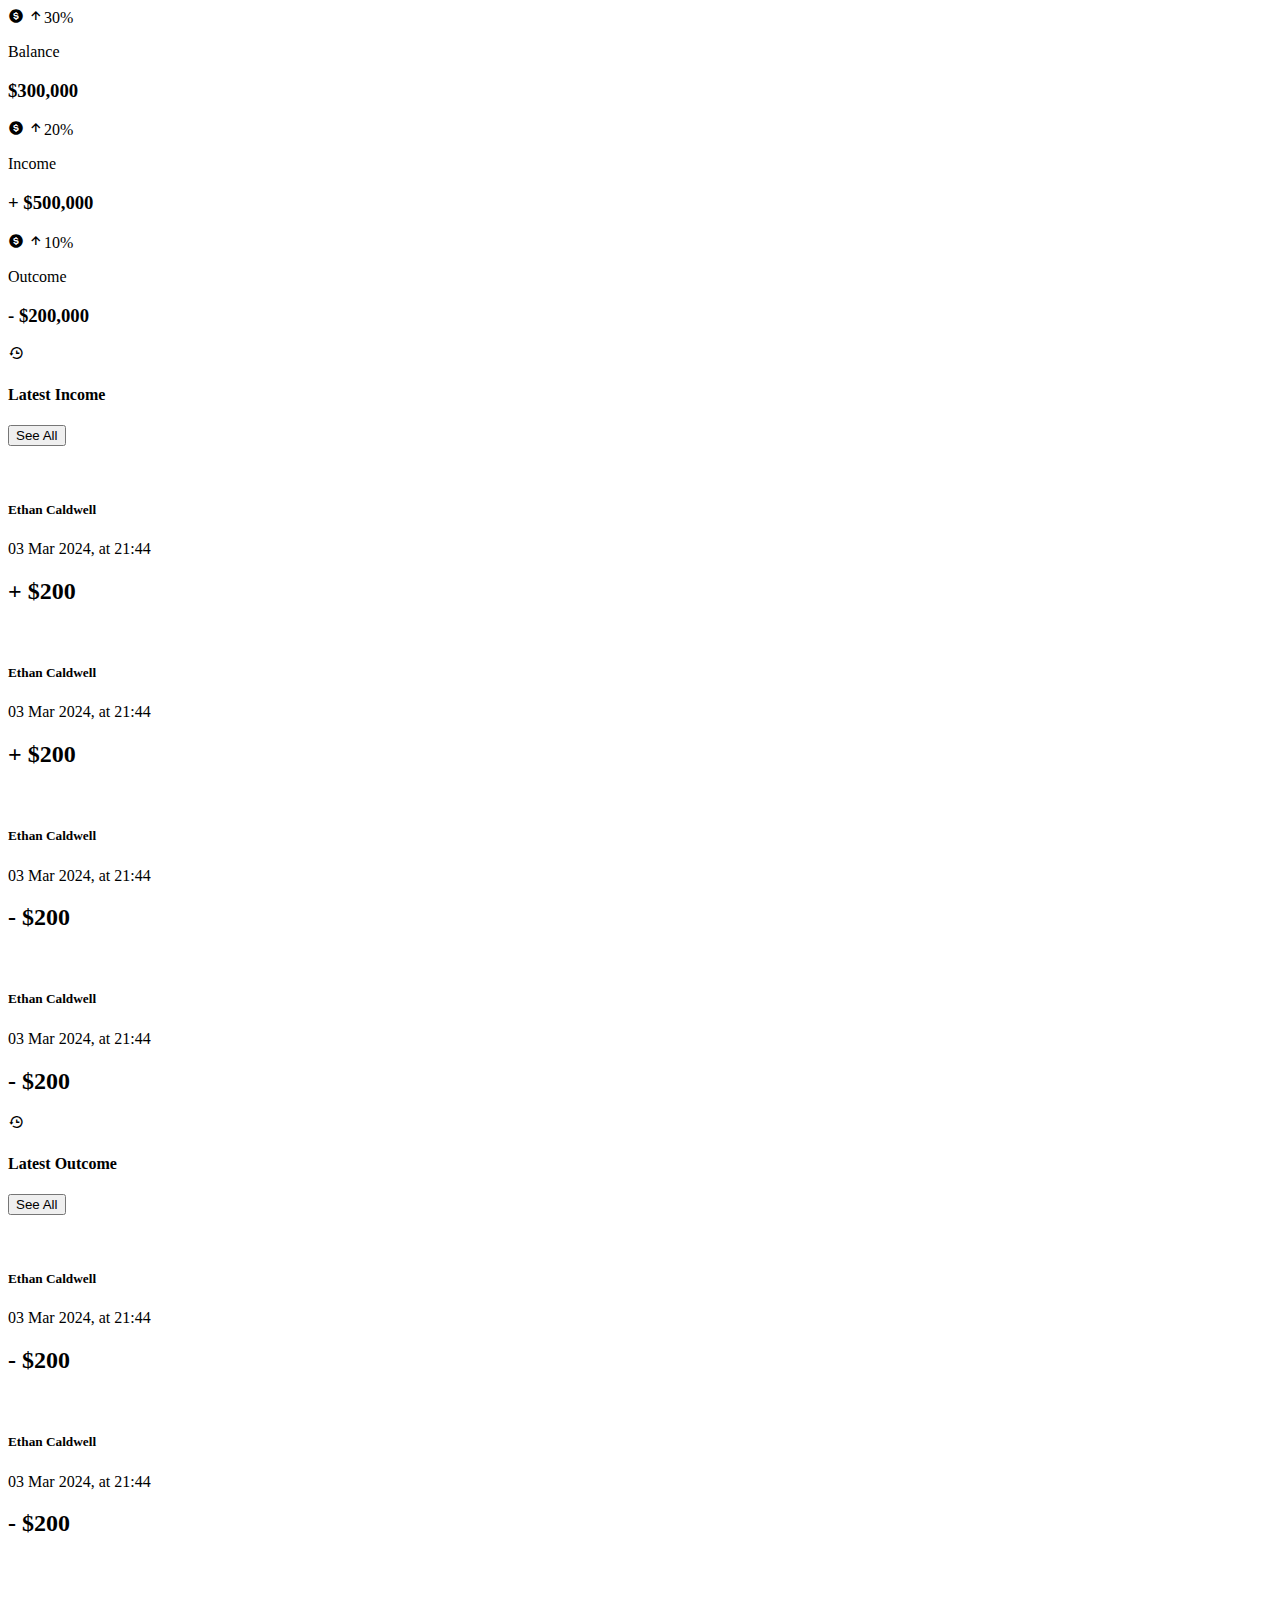
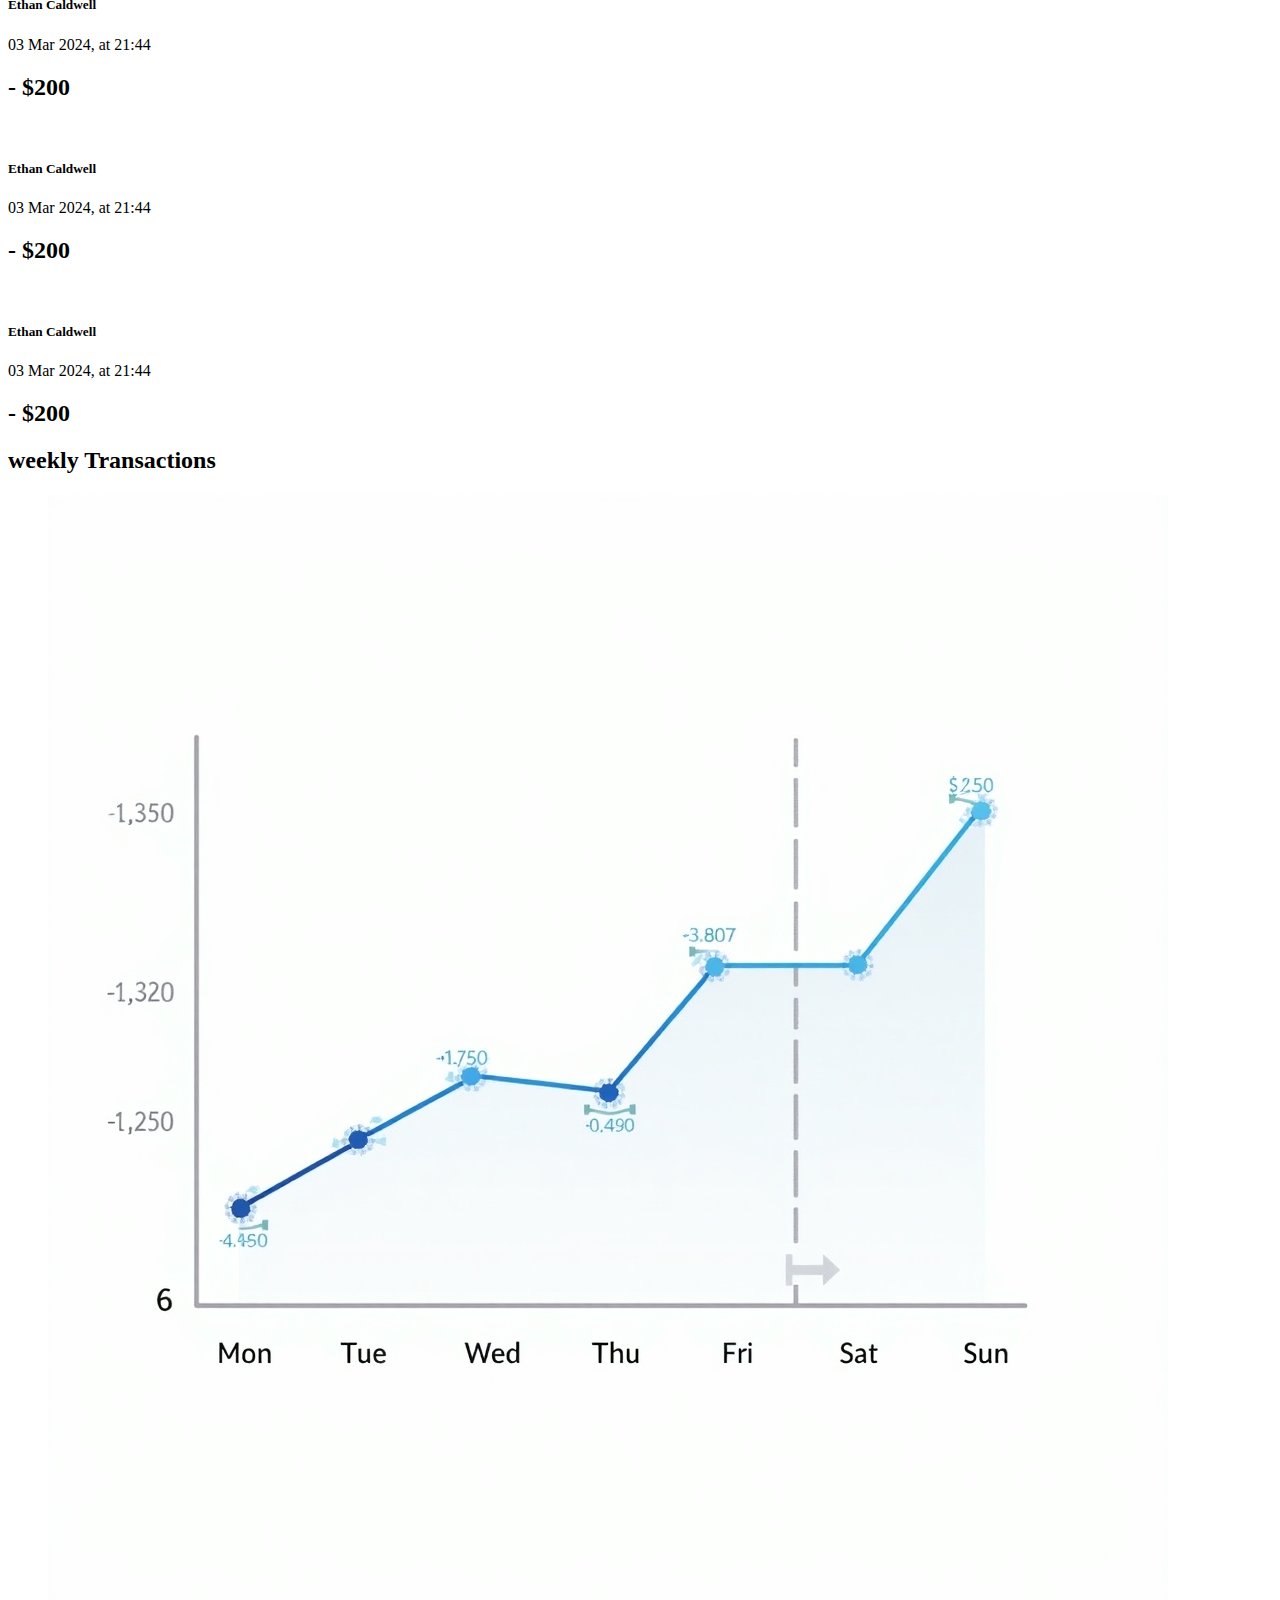
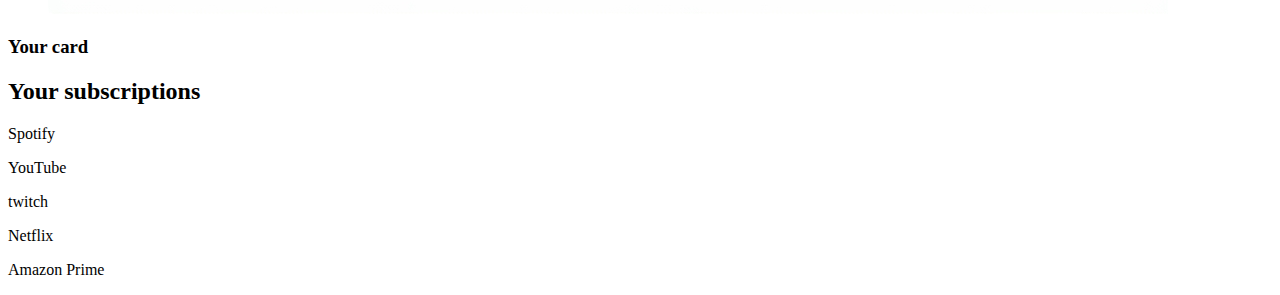
==== dashboard/dashboard.html @ f93ad0b7 "add user dashboard" ====
<!DOCTYPE html>
<html lang="en">
  <head>
    <meta charset="UTF-8" />
    <meta name="viewport" content="width=device-width, initial-scale=1.0" />
    <link
      href="https://unpkg.com/boxicons@2.1.4/css/boxicons.min.css"
      rel="stylesheet"
    />
    <link rel="stylesheet" href="dashboard.css" />
    <title>Dashboard</title>
  </head>
  <body>
    <div class="main-div">
      <div class="left-div">
        <div class="div1">
          <div class="ac-overview">
            <span><i class="bx bxs-dollar-circle"></i></span>
            <span><i class="bx bx-up-arrow-alt"></i>30%</span>
            <p>Balance</p>
            <h3>$300,000</h3>
          </div>
          <div class="ac-overview">
            <span><i class="bx bxs-dollar-circle"></i></span>
            <span><i class="bx bx-up-arrow-alt"></i>20%</span>
            <p>Income</p>
            <h3>+ $500,000</h3>
          </div>
          <div class="ac-overview">
            <span><i class="bx bxs-dollar-circle"></i></span>
            <span><i class="bx bx-up-arrow-alt"></i>10%</span>
            <p>Outcome</p>
            <h3>- $200,000</h3>
          </div>
          <div class="transaction-history">
            <div class="latest-income">
              <div class="history-header">
                <span><i class="bx bx-history"></i></span>
                <h4>Latest Income</h4>
                <button>See All</button>
              </div>
              <div class="receive-from">
                <figure>
                  <img src="" alt="" />
                </figure>
                <div>
                  <h5>Ethan Caldwell</h5>
                  <p>03 Mar 2024, at 21:44</p>
                </div>
                <div><h2>+ $200</h2></div>
              </div>
            </div>
            <div class="receive-from">
                <figure>
                  <img src="" alt="" />
                </figure>
                <div>
                  <h5>Ethan Caldwell</h5>
                  <p>03 Mar 2024, at 21:44</p>
                </div>
                <div><h2>+ $200</h2></div>
              </div>
            </div>
            <div class="receive-from">
                <figure>
                  <img src="" alt="" />
                </figure>
                <div>
                  <h5>Ethan Caldwell</h5>
                  <p>03 Mar 2024, at 21:44</p>
                </div>
                <div><h2>- $200</h2></div>
              </div>
            </div>
            <div class="receive-from">
                <figure>
                  <img src="" alt="" />
                </figure>
                <div>
                  <h5>Ethan Caldwell</h5>
                  <p>03 Mar 2024, at 21:44</p>
                </div>
                <div><h2>- $200</h2></div>
              </div>
            </div>
            <div class="latest-outcome">
              <div class="history-header">
                <span><i class="bx bx-history"></i></span>
                <h4>Latest Outcome</h4>
                <button>See All</button>
              </div>
              <div class="send-to">
                <figure>
                  <img src="" alt="" />
                </figure>
                <div>
                  <h5>Ethan Caldwell</h5>
                  <p>03 Mar 2024, at 21:44</p>
                </div>
                <div><h2>- $200</h2></div>
              </div>
            </div>
            <div class="send-to">
                <figure>
                  <img src="" alt="" />
                </figure>
                <div>
                  <h5>Ethan Caldwell</h5>
                  <p>03 Mar 2024, at 21:44</p>
                </div>
                <div><h2>- $200</h2></div>
              </div>
            </div>
            <div class="send-to">
                <figure>
                  <img src="" alt="" />
                </figure>
                <div>
                  <h5>Ethan Caldwell</h5>
                  <p>03 Mar 2024, at 21:44</p>
                </div>
                <div><h2>- $200</h2></div>
              </div>
            </div>
            <div class="send-to">
                <figure>
                  <img src="" alt="" />
                </figure>
                <div>
                  <h5>Ethan Caldwell</h5>
                  <p>03 Mar 2024, at 21:44</p>
                </div>
                <div><h2>- $200</h2></div>
              </div>
            </div>
            <div class="send-to">
                <figure>
                  <img src="" alt="" />
                </figure>
                <div>
                  <h5>Ethan Caldwell</h5>
                  <p>03 Mar 2024, at 21:44</p>
                </div>
                <div><h2>- $200</h2></div>
              </div>
            </div>
            </div>
          </div>
          <div class="weekly-transactions">
            <h2><span><i></i></span> weekly Transactions</h2>
            <figure>
                <img src="/assets/weeklytransactions.jpeg" alt="weekly">
            </figure>
        </div>
        </div>
      </div>
      <div class="right-div">
        <div class="upper-div">
            <h3><span><i></i></span>Your card</h3>
        </div>
        <div class="lower-div">
            <div class="subscription">
                <h2>Your subscriptions</h2>
                <div class="subs">
                    <p><i></i>Spotify</p>
                    <p><i></i>YouTube</p>
                    <p><i></i>twitch</p>
                    <p><i></i>Netflix</p>
                    <p><i></i>Amazon Prime</p>
                </div>
            </div>
        </div>
      </div>
    </div>
  </body>
</html>
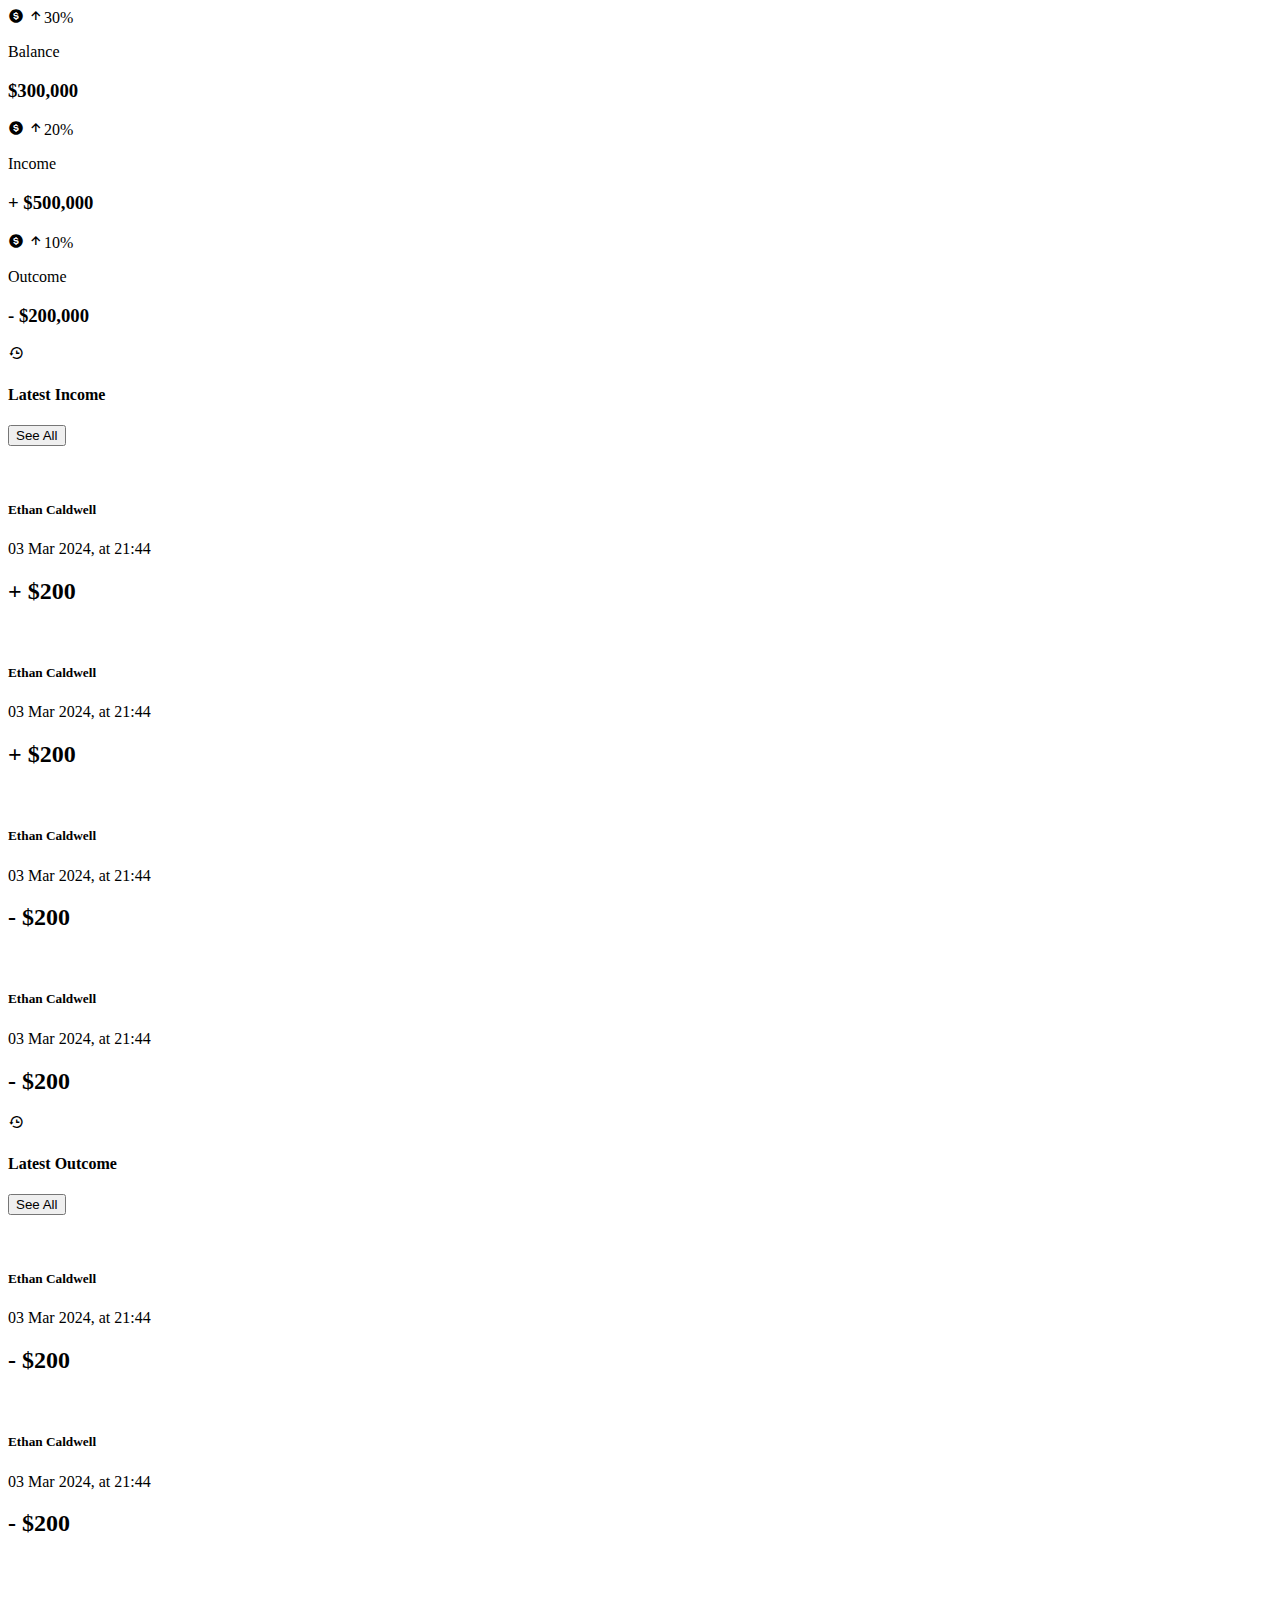
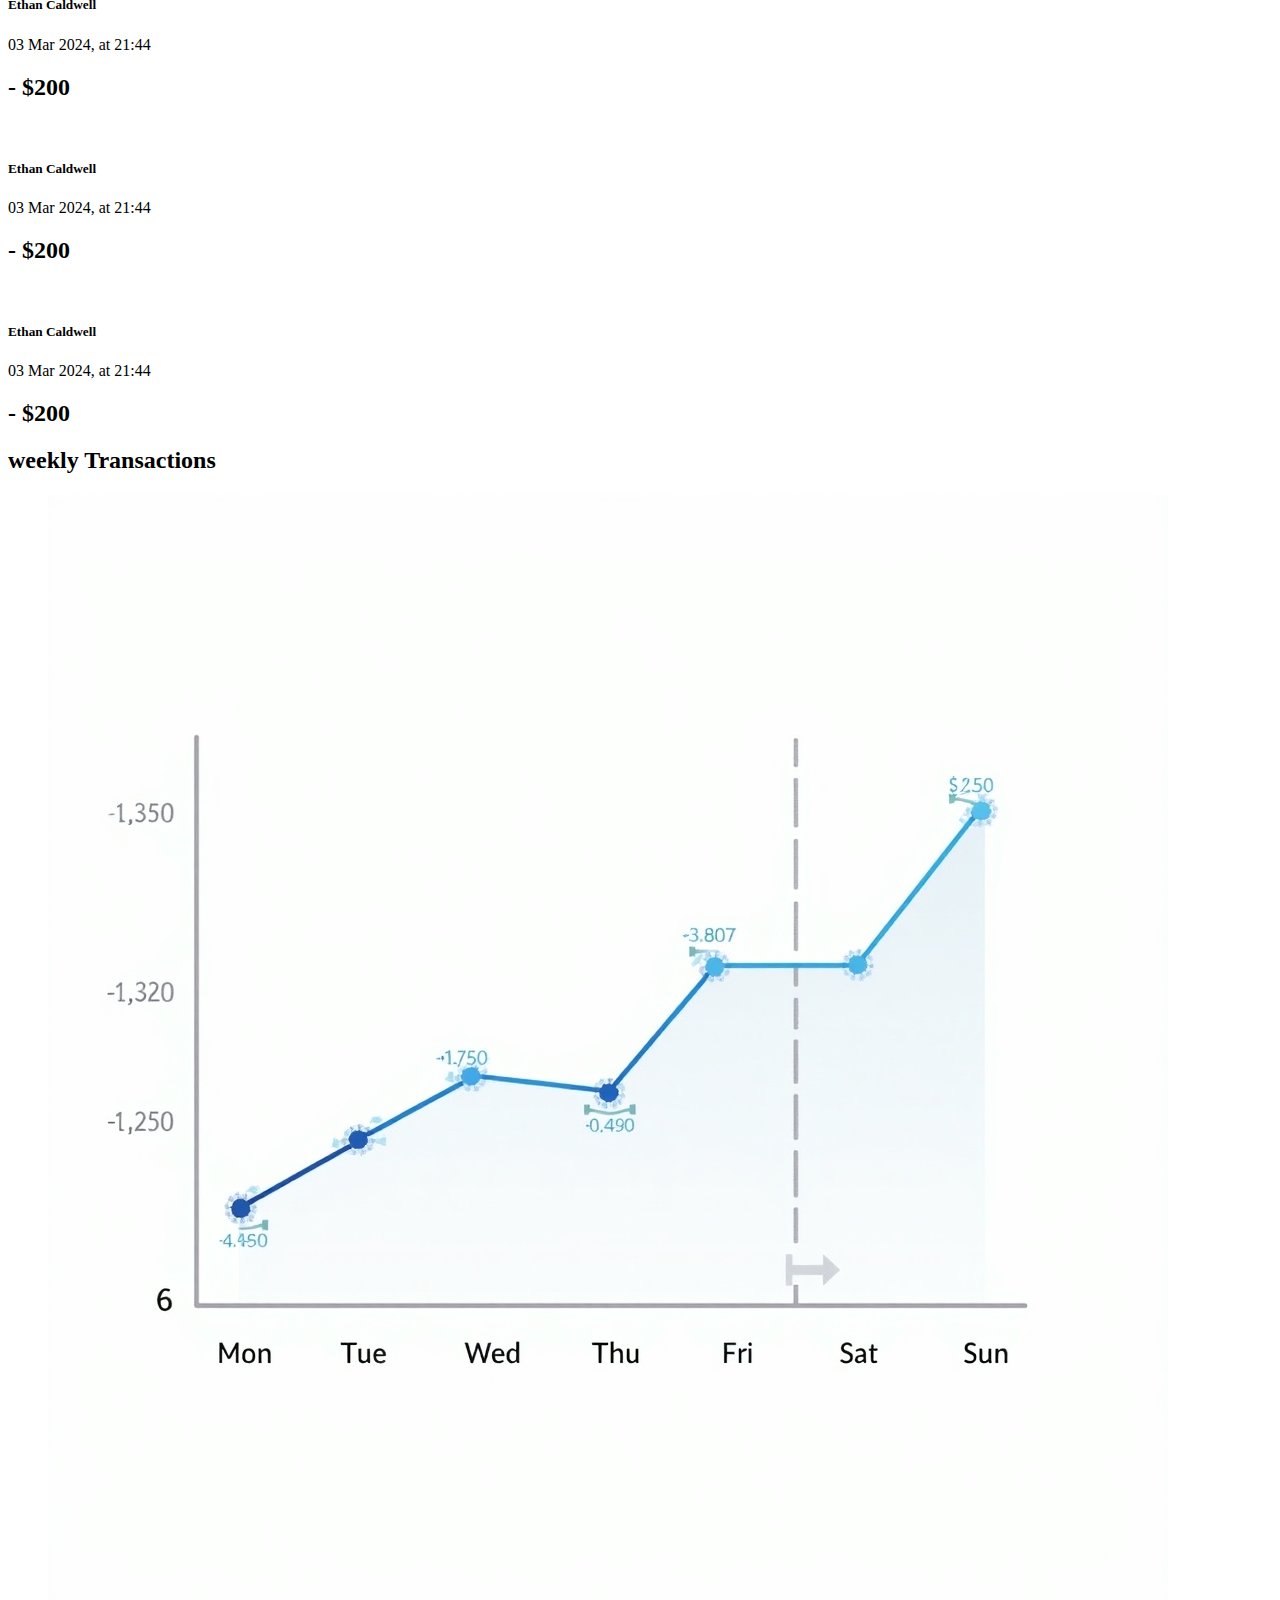
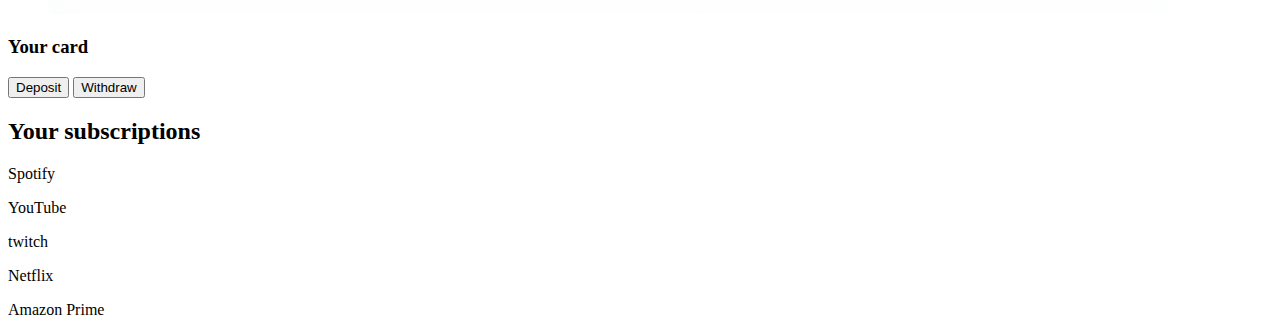
==== commit 4be9def3: "dashboard update" ====
--- a/dashboard/dashboard.html
+++ b/dashboard/dashboard.html
@@ -157,6 +157,10 @@
       <div class="right-div">
         <div class="upper-div">
             <h3><span><i></i></span>Your card</h3>
+            <div class="buttons">
+                <button>Deposit</button>
+                <button>Withdraw</button>
+            </div>
         </div>
         <div class="lower-div">
             <div class="subscription">
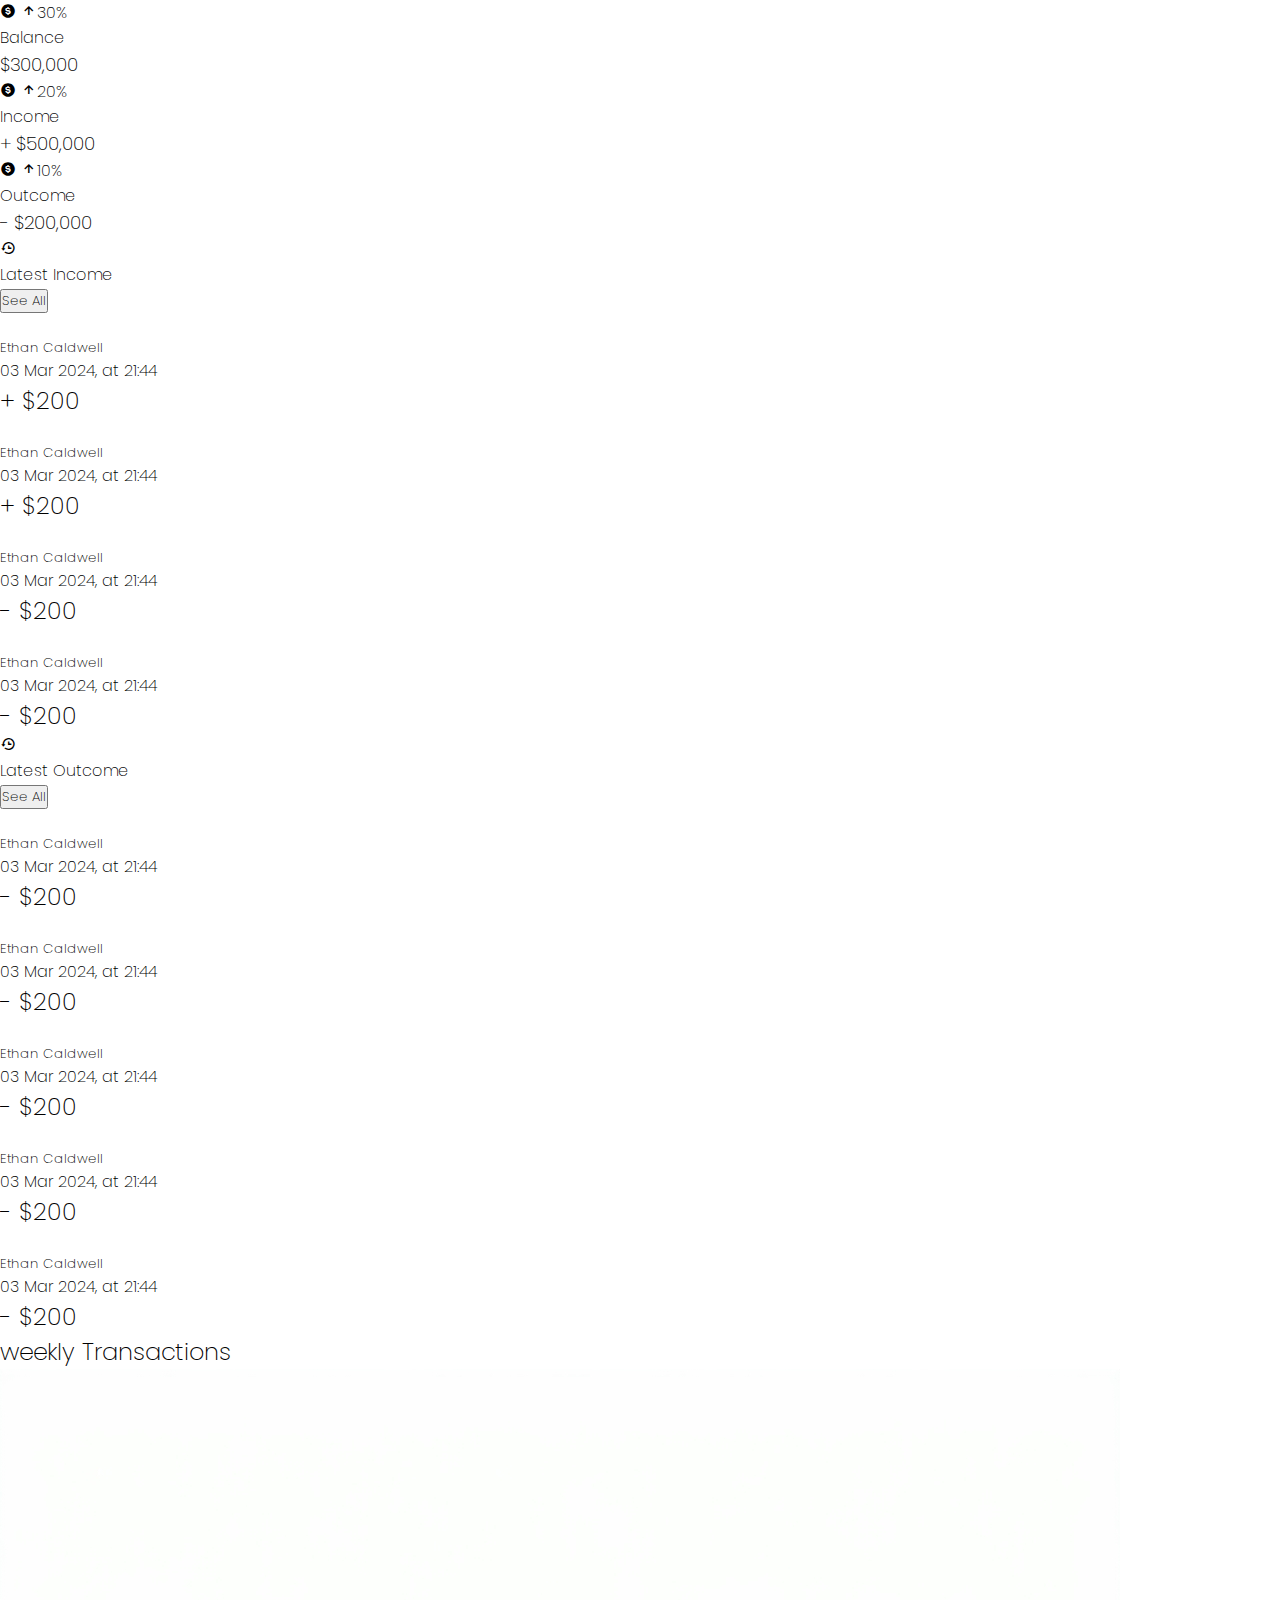
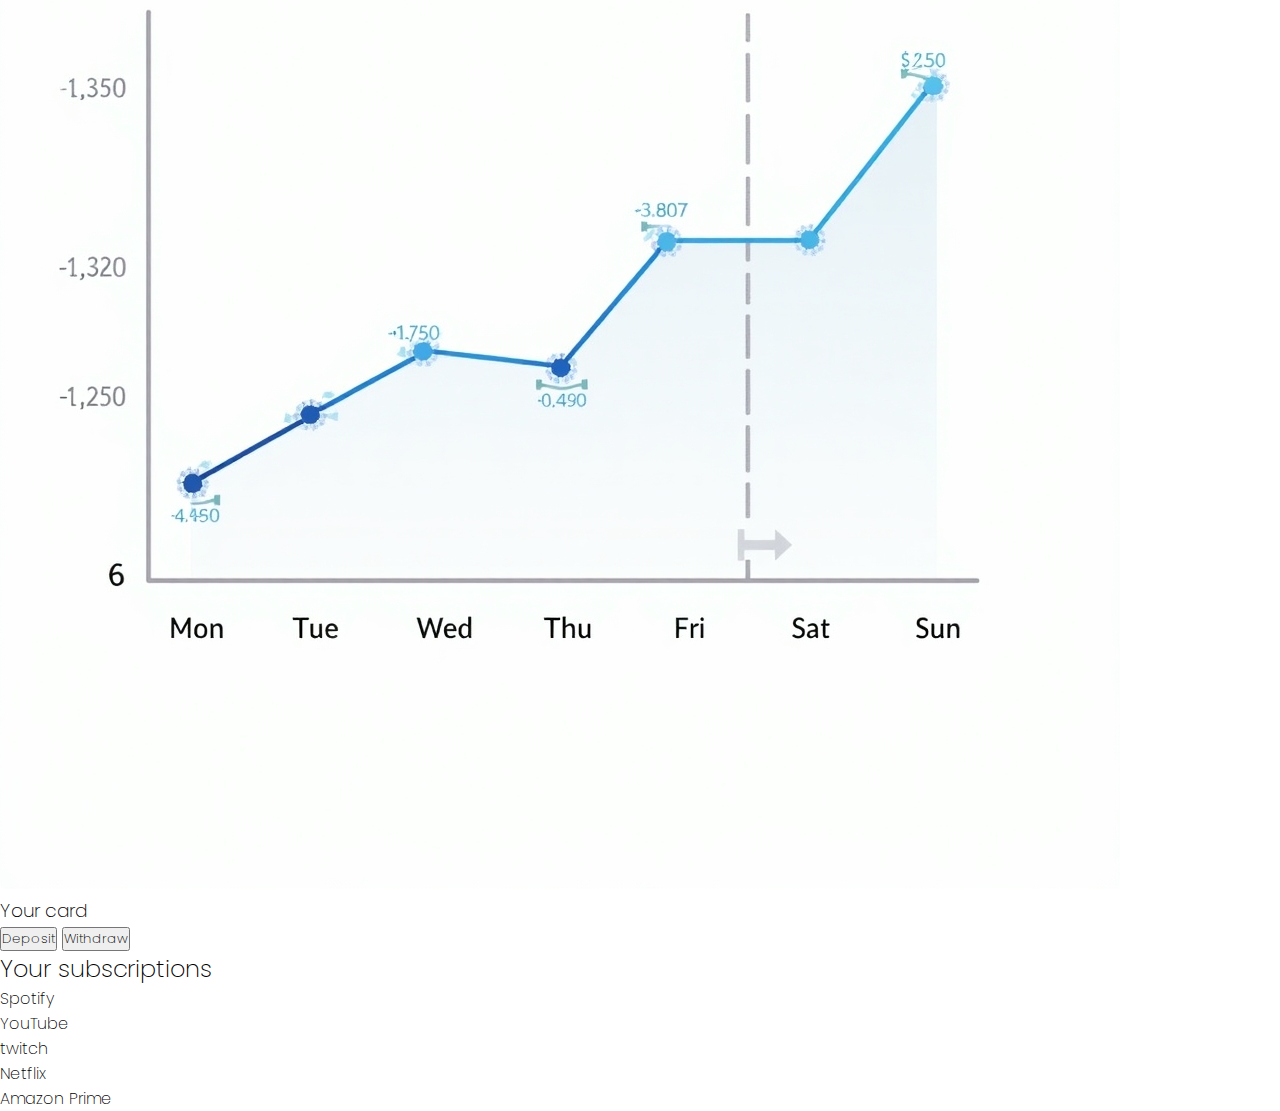
==== commit 07af441e: "add sidebar to the dashboard page" ====
--- a/dashboard/dashboard.html
+++ b/dashboard/dashboard.html
@@ -8,9 +8,14 @@
       rel="stylesheet"
     />
     <link rel="stylesheet" href="dashboard.css" />
+    <link rel="stylesheet" href="/sidebar/side.css">
     <title>Dashboard</title>
   </head>
   <body>
+    <div id="sidebar-container">
+
+    </div>
+
     <div class="main-div">
       <div class="left-div">
         <div class="div1">
@@ -176,5 +181,6 @@
         </div>
       </div>
     </div>
+    <script src="/js/sidebar.js"></script>
   </body>
 </html>
--- a/sidebar/side.css
+++ b/sidebar/side.css
@@ -0,0 +1,106 @@
+@import url("https://fonts.googleapis.com/css2?family=Poppins:ital,wght@0,100;0,200;0,300;0,400;0,500;0,600;0,700;0,800;0,900;1,100;1,200;1,300;1,400;1,500;1,600;1,700;1,800;1,900&display=swap");
+* {
+  margin: 0;
+  padding: 0;
+  box-sizing: border-box;
+  font-family: "Poppins", sans-serif;
+  font-weight: 200;
+  font-style: normal;
+}
+.sidebar {
+  height: 100vh;
+  width: 250px;
+  background-color: rgb(16, 61, 33);
+  color: white;
+  padding: 15px;
+  border-radius: 0 12px 12px 0;
+  display: flex;
+  flex-direction: column;
+  gap: 20px;
+}
+
+.user-info {
+  display: flex;
+  justify-content: space-between;
+  align-items: center;
+  padding: 10px;
+}
+
+#menu-toggle {
+  background: transparent;
+  border: none;
+  cursor: pointer;
+}
+
+#menu-toggle:hover {
+  transform: scale(1.1);
+}
+.nav-links {
+  margin-top: 20px;
+  display: flex;
+  flex-direction: column;
+  gap: 15px;
+  list-style: none;
+}
+
+.nav-links li {
+  display: flex;
+  align-items: center;
+  gap: 12px;
+  padding: 12px 15px;
+  background-color: rgba(255, 255, 255, 0.1);
+  border-radius: 8px;
+  transition: background 0.3s ease-in-out, transform 0.2s;
+}
+
+.nav-links li:hover {
+  background-color: rgba(255, 255, 255, 0.2);
+  transform: scale(1.05);
+}
+
+.nav-links a {
+  text-decoration: none;
+  color: white;
+  font-weight: 500;
+  flex-grow: 1;
+}
+
+.nav-links i {
+  font-size: 20px;
+}
+@media (max-width: 768px) {
+  .sidebar {
+    width: 200px;
+  }
+
+  .nav-links li {
+    padding: 10px;
+  }
+
+  .nav-links i {
+    font-size: 18px;
+  }
+}
+
+@media (max-width: 480px) {
+  .sidebar {
+    width: 100%;
+    height: auto;
+    border-radius: 0;
+    padding: 10px;
+  }
+
+  .nav-links {
+    flex-direction: row;
+    justify-content: space-around;
+  }
+
+  .nav-links li {
+    width: auto;
+    padding: 8px;
+  }
+
+  .nav-links a {
+    font-size: 14px;
+  }
+}
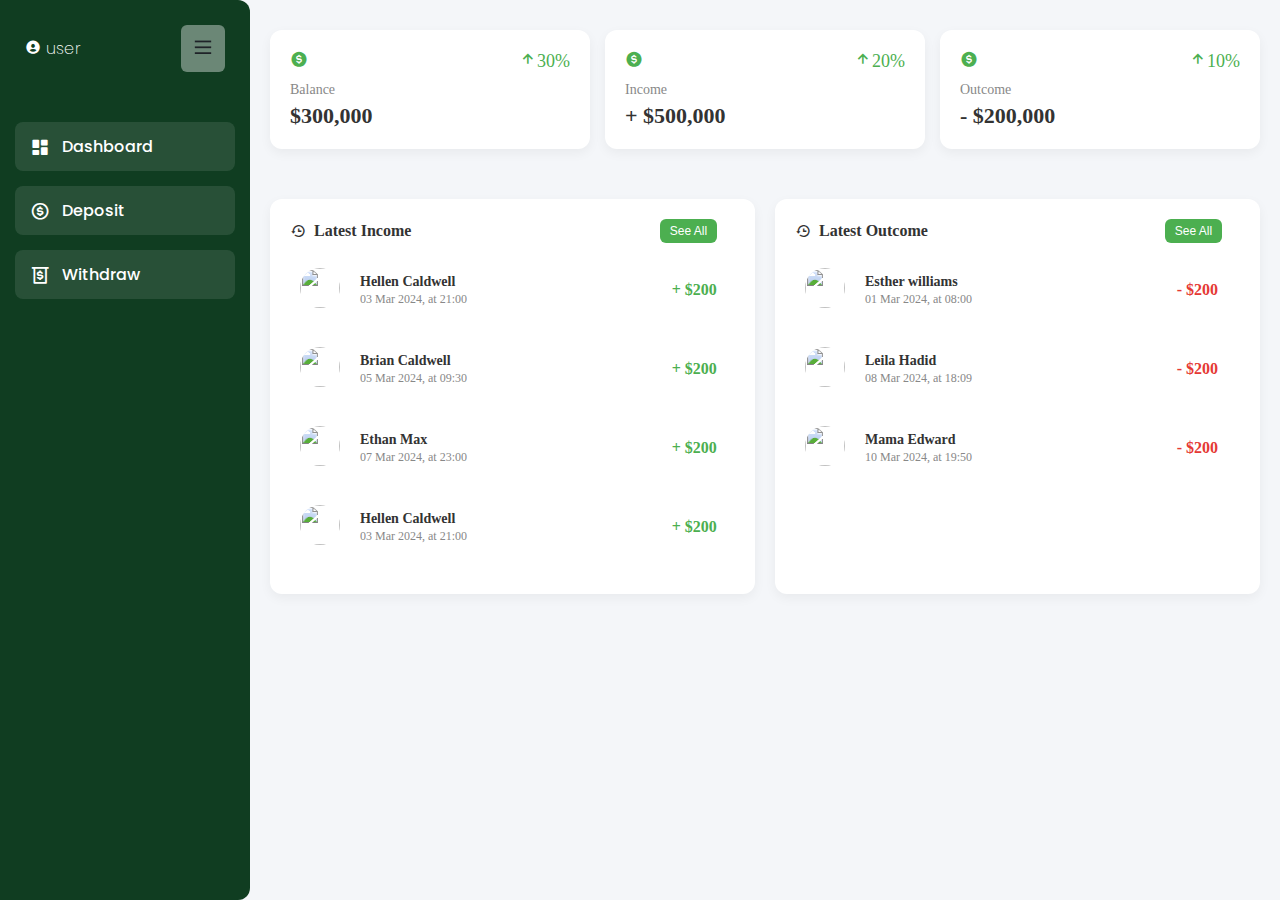
==== commit 3501dcdf: "code update" ====
--- a/dashboard/dashboard.html
+++ b/dashboard/dashboard.html
@@ -8,179 +8,166 @@
       rel="stylesheet"
     />
     <link rel="stylesheet" href="dashboard.css" />
-    <link rel="stylesheet" href="/sidebar/side.css">
+    <link rel="stylesheet" href="/sidebar/side.css" />
     <title>Dashboard</title>
   </head>
   <body>
-    <div id="sidebar-container">
-
-    </div>
-
+    <div id="sidebar-container"></div>
     <div class="main-div">
       <div class="left-div">
         <div class="div1">
           <div class="ac-overview">
-            <span><i class="bx bxs-dollar-circle"></i></span>
-            <span><i class="bx bx-up-arrow-alt"></i>30%</span>
-            <p>Balance</p>
-            <h3>$300,000</h3>
+            <div class="spans">
+              <span><i class="bx bxs-dollar-circle"></i></span>
+              <span><i class="bx bx-up-arrow-alt"></i>30%</span>
+            </div>
+            <div class="stats">
+              <p>Balance</p>
+              <h3>$300,000</h3>
+            </div>
           </div>
           <div class="ac-overview">
-            <span><i class="bx bxs-dollar-circle"></i></span>
-            <span><i class="bx bx-up-arrow-alt"></i>20%</span>
-            <p>Income</p>
-            <h3>+ $500,000</h3>
+            <div class="spans">
+              <span><i class="bx bxs-dollar-circle"></i></span>
+              <span><i class="bx bx-up-arrow-alt"></i>20%</span>
+            </div>
+            <div class="stats">
+              <p>Income</p>
+              <h3>+ $500,000</h3>
+            </div>
           </div>
           <div class="ac-overview">
-            <span><i class="bx bxs-dollar-circle"></i></span>
-            <span><i class="bx bx-up-arrow-alt"></i>10%</span>
-            <p>Outcome</p>
-            <h3>- $200,000</h3>
+            <div class="spans">
+              <span><i class="bx bxs-dollar-circle"></i></span>
+              <span><i class="bx bx-up-arrow-alt"></i>10%</span>
+            </div>
+            <div class="stats">
+              <p>Outcome</p>
+              <h3>- $200,000</h3>
+            </div>
           </div>
-          <div class="transaction-history">
-            <div class="latest-income">
-              <div class="history-header">
-                <span><i class="bx bx-history"></i></span>
-                <h4>Latest Income</h4>
-                <button>See All</button>
-              </div>
-              <div class="receive-from">
-                <figure>
-                  <img src="" alt="" />
-                </figure>
-                <div>
-                  <h5>Ethan Caldwell</h5>
-                  <p>03 Mar 2024, at 21:44</p>
-                </div>
-                <div><h2>+ $200</h2></div>
-              </div>
+        </div>
+
+        <div class="div2">
+          <div class="latest-income">
+            <div class="history-header">
+              <h4><i class="bx bx-history"></i>Latest Income</h4>
+              <button>See All</button>
             </div>
             <div class="receive-from">
-                <figure>
-                  <img src="" alt="" />
-                </figure>
-                <div>
-                  <h5>Ethan Caldwell</h5>
-                  <p>03 Mar 2024, at 21:44</p>
-                </div>
-                <div><h2>+ $200</h2></div>
+              <figure>
+                <img
+                  src="https://i.pinimg.com/736x/71/97/3c/71973c21efd4e14884b9887b8ef84ae0.jpg"
+                  alt=""
+                  style="width: 40px; border-radius: 50px"
+                />
+              </figure>
+              <div>
+                <h5>Hellen Caldwell</h5>
+                <p>03 Mar 2024, at 21:00</p>
               </div>
+              <div class="amount"><h4>+ $200</h4></div>
+            </div>
+
+            <div class="receive-from">
+              <figure>
+                <img
+                  style="width: 40px; border-radius: 50px"
+                  src="https://i.pinimg.com/736x/81/f7/ff/81f7ffbca55085d05b3483215cd95721.jpg"
+                  alt=""
+                />
+              </figure>
+              <div>
+                <h5>Brian Caldwell</h5>
+                <p>05 Mar 2024, at 09:30</p>
+              </div>
+              <div class="amount"><h4>+ $200</h4></div>
             </div>
             <div class="receive-from">
-                <figure>
-                  <img src="" alt="" />
-                </figure>
-                <div>
-                  <h5>Ethan Caldwell</h5>
-                  <p>03 Mar 2024, at 21:44</p>
-                </div>
-                <div><h2>- $200</h2></div>
+              <figure>
+                <img
+                  style="width: 40px; border-radius: 50px"
+                  src="https://i.pinimg.com/236x/01/74/0e/01740ebf09326916a5690bd8d6e74759.jpg"
+                  alt=""
+                />
+              </figure>
+              <div>
+                <h5>Ethan Max</h5>
+                <p>07 Mar 2024, at 23:00</p>
               </div>
+              <div class="amount"><h4>+ $200</h4></div>
             </div>
             <div class="receive-from">
-                <figure>
-                  <img src="" alt="" />
-                </figure>
-                <div>
-                  <h5>Ethan Caldwell</h5>
-                  <p>03 Mar 2024, at 21:44</p>
-                </div>
-                <div><h2>- $200</h2></div>
+              <figure>
+                <img
+                  src="https://i.pinimg.com/736x/71/97/3c/71973c21efd4e14884b9887b8ef84ae0.jpg"
+                  alt=""
+                  style="width: 40px; border-radius: 50px"
+                />
+              </figure>
+              <div>
+                <h5>Hellen Caldwell</h5>
+                <p>03 Mar 2024, at 21:00</p>
               </div>
-            </div>
-            <div class="latest-outcome">
-              <div class="history-header">
-                <span><i class="bx bx-history"></i></span>
-                <h4>Latest Outcome</h4>
-                <button>See All</button>
-              </div>
-              <div class="send-to">
-                <figure>
-                  <img src="" alt="" />
-                </figure>
-                <div>
-                  <h5>Ethan Caldwell</h5>
-                  <p>03 Mar 2024, at 21:44</p>
-                </div>
-                <div><h2>- $200</h2></div>
-              </div>
-            </div>
-            <div class="send-to">
-                <figure>
-                  <img src="" alt="" />
-                </figure>
-                <div>
-                  <h5>Ethan Caldwell</h5>
-                  <p>03 Mar 2024, at 21:44</p>
-                </div>
-                <div><h2>- $200</h2></div>
-              </div>
-            </div>
-            <div class="send-to">
-                <figure>
-                  <img src="" alt="" />
-                </figure>
-                <div>
-                  <h5>Ethan Caldwell</h5>
-                  <p>03 Mar 2024, at 21:44</p>
-                </div>
-                <div><h2>- $200</h2></div>
-              </div>
-            </div>
-            <div class="send-to">
-                <figure>
-                  <img src="" alt="" />
-                </figure>
-                <div>
-                  <h5>Ethan Caldwell</h5>
-                  <p>03 Mar 2024, at 21:44</p>
-                </div>
-                <div><h2>- $200</h2></div>
-              </div>
-            </div>
-            <div class="send-to">
-                <figure>
-                  <img src="" alt="" />
-                </figure>
-                <div>
-                  <h5>Ethan Caldwell</h5>
-                  <p>03 Mar 2024, at 21:44</p>
-                </div>
-                <div><h2>- $200</h2></div>
-              </div>
-            </div>
+              <div class="amount"><h4>+ $200</h4></div>
             </div>
           </div>
-          <div class="weekly-transactions">
-            <h2><span><i></i></span> weekly Transactions</h2>
-            <figure>
-                <img src="/assets/weeklytransactions.jpeg" alt="weekly">
-            </figure>
-        </div>
-        </div>
-      </div>
-      <div class="right-div">
-        <div class="upper-div">
-            <h3><span><i></i></span>Your card</h3>
-            <div class="buttons">
-                <button>Deposit</button>
-                <button>Withdraw</button>
+
+          <div class="latest-outcome">
+            <div class="history-header">
+              <h4><i class="bx bx-history"></i>Latest Outcome</h4>
+              <button>See All</button>
             </div>
-        </div>
-        <div class="lower-div">
-            <div class="subscription">
-                <h2>Your subscriptions</h2>
-                <div class="subs">
-                    <p><i></i>Spotify</p>
-                    <p><i></i>YouTube</p>
-                    <p><i></i>twitch</p>
-                    <p><i></i>Netflix</p>
-                    <p><i></i>Amazon Prime</p>
-                </div>
+
+            <div class="send-to">
+              <figure>
+                <img
+                  src="https://i.pinimg.com/736x/8b/1f/9f/8b1f9f145889835124f968a6aa82b79f.jpg"
+                  alt=""
+                  style="width: 40px"
+                />
+              </figure>
+              <div>
+                <h5>Esther williams</h5>
+                <p>01 Mar 2024, at 08:00</p>
+              </div>
+              <div class="amount"><h4>- $200</h4></div>
             </div>
+
+            <div class="send-to">
+              <figure>
+                <img
+                  style="width: 40px; border-radius: 50px"
+                  src="https://i.pinimg.com/736x/e2/70/b3/e270b3494ddc7bdf02be89666a284c48.jpg"
+                  alt=""
+                />
+              </figure>
+              <div>
+                <h5>Leila Hadid</h5>
+                <p>08 Mar 2024, at 18:09</p>
+              </div>
+              <div class="amount"><h4>- $200</h4></div>
+            </div>
+
+            <div class="send-to">
+              <figure>
+                <img
+                  style="width: 40px; border-radius: 50px"
+                  src="https://i.pinimg.com/236x/95/94/a7/9594a72432a519ff5cca58f128ace0e2.jpg"
+                  alt=""
+                />
+              </figure>
+              <div>
+                <h5>Mama Edward</h5>
+                <p>10 Mar 2024, at 19:50</p>
+              </div>
+              <div class="amount"><h4>- $200</h4></div>
+            </div>
+          </div>
         </div>
       </div>
     </div>
+
     <script src="/js/sidebar.js"></script>
   </body>
 </html>
--- a/dashboard/dashboard.css
+++ b/dashboard/dashboard.css
@@ -0,0 +1,154 @@
+* {
+  margin: 0;
+  padding: 0;
+  box-sizing: border-box;
+}
+body {
+  background-color: #f4f6f9;
+  color: #333;
+  overflow-x: hidden;
+  display: flex;
+}
+.main-div {
+  display: flex;
+  flex-wrap: wrap;
+  width: 700vw;
+  padding: 20px;
+  gap: 20px;
+}
+
+.left-div {
+  flex: 1;
+  display: flex;
+  flex-direction: column;
+  gap: 20px;
+  width: 100%;
+}
+.div1 {
+  display: flex;
+  justify-content: space-between;
+  gap: 15px;
+  flex-wrap: wrap;
+  width: 100%;
+}
+
+.ac-overview {
+  background-color: #fff;
+  padding: 20px;
+  flex: 1;
+  border-radius: 12px;
+  box-shadow: 0 4px 12px rgba(0, 0, 0, 0.05);
+  margin: 10px 0;
+}
+.spans {
+  display: flex;
+  justify-content: space-between;
+  font-size: 18px;
+  color: #4caf50;
+}
+.spans i.bx-up-arrow-alt {
+  color: #4caf50;
+}
+.stats {
+  margin-top: 10px;
+}
+
+.stats p {
+  font-size: 14px;
+  color: #888;
+}
+
+.stats h3 {
+  font-size: 22px;
+  margin-top: 5px;
+}
+
+.div2 {
+  display: flex;
+  gap: 20px;
+  flex-wrap: wrap;
+  width: 100%;
+}
+
+.latest-income,
+.latest-outcome {
+  flex: 1;
+  background-color: #fff;
+  padding: 20px;
+  border-radius: 12px;
+  box-shadow: 0 4px 12px rgba(0, 0, 0, 0.05);
+  margin-top: 20px;
+}
+
+.history-header {
+  display: flex;
+  justify-content: space-between;
+  align-items: center;
+  margin-bottom: 15px;
+}
+
+.history-header h4 {
+  font-size: 16px;
+  display: flex;
+  align-items: center;
+  gap: 8px;
+}
+
+.history-header button {
+  padding: 5px 10px;
+  margin-right: 4%;
+  background-color: #4caf50;
+  color: white;
+  border: none;
+  border-radius: 6px;
+  cursor: pointer;
+  font-size: 12px;
+}
+.receive-from,
+.send-to {
+  display: flex;
+  align-items: center;
+  justify-content: space-between;
+  margin-bottom: 15px;
+  padding: 10px;
+  border-radius: 10px;
+}
+
+.receive-from figure,
+.send-to figure {
+  margin-right: 10px;
+}
+
+.receive-from img,
+.send-to img {
+  width: 40px;
+  height: 40px;
+  border-radius: 50%;
+  object-fit: cover;
+}
+.receive-from div,
+.send-to div {
+  flex: 1;
+  padding-left: 10px;
+}
+
+.receive-from h5,
+.send-to h5 {
+  font-size: 14px;
+  margin-bottom: 2px;
+}
+
+.receive-from p,
+.send-to p {
+  font-size: 12px;
+  color: #888;
+}
+
+.amount h4 {
+  margin-left: 70%;
+  font-size: 16px;
+  color: #4caf50;
+}
+.latest-outcome .amount h4 {
+  color: #e53935;
+}
--- a/sidebar/side.css
+++ b/sidebar/side.css
@@ -3,11 +3,11 @@
   margin: 0;
   padding: 0;
   box-sizing: border-box;
+}
+.sidebar {
   font-family: "Poppins", sans-serif;
   font-weight: 200;
   font-style: normal;
-}
-.sidebar {
   height: 100vh;
   width: 250px;
   background-color: rgb(16, 61, 33);
